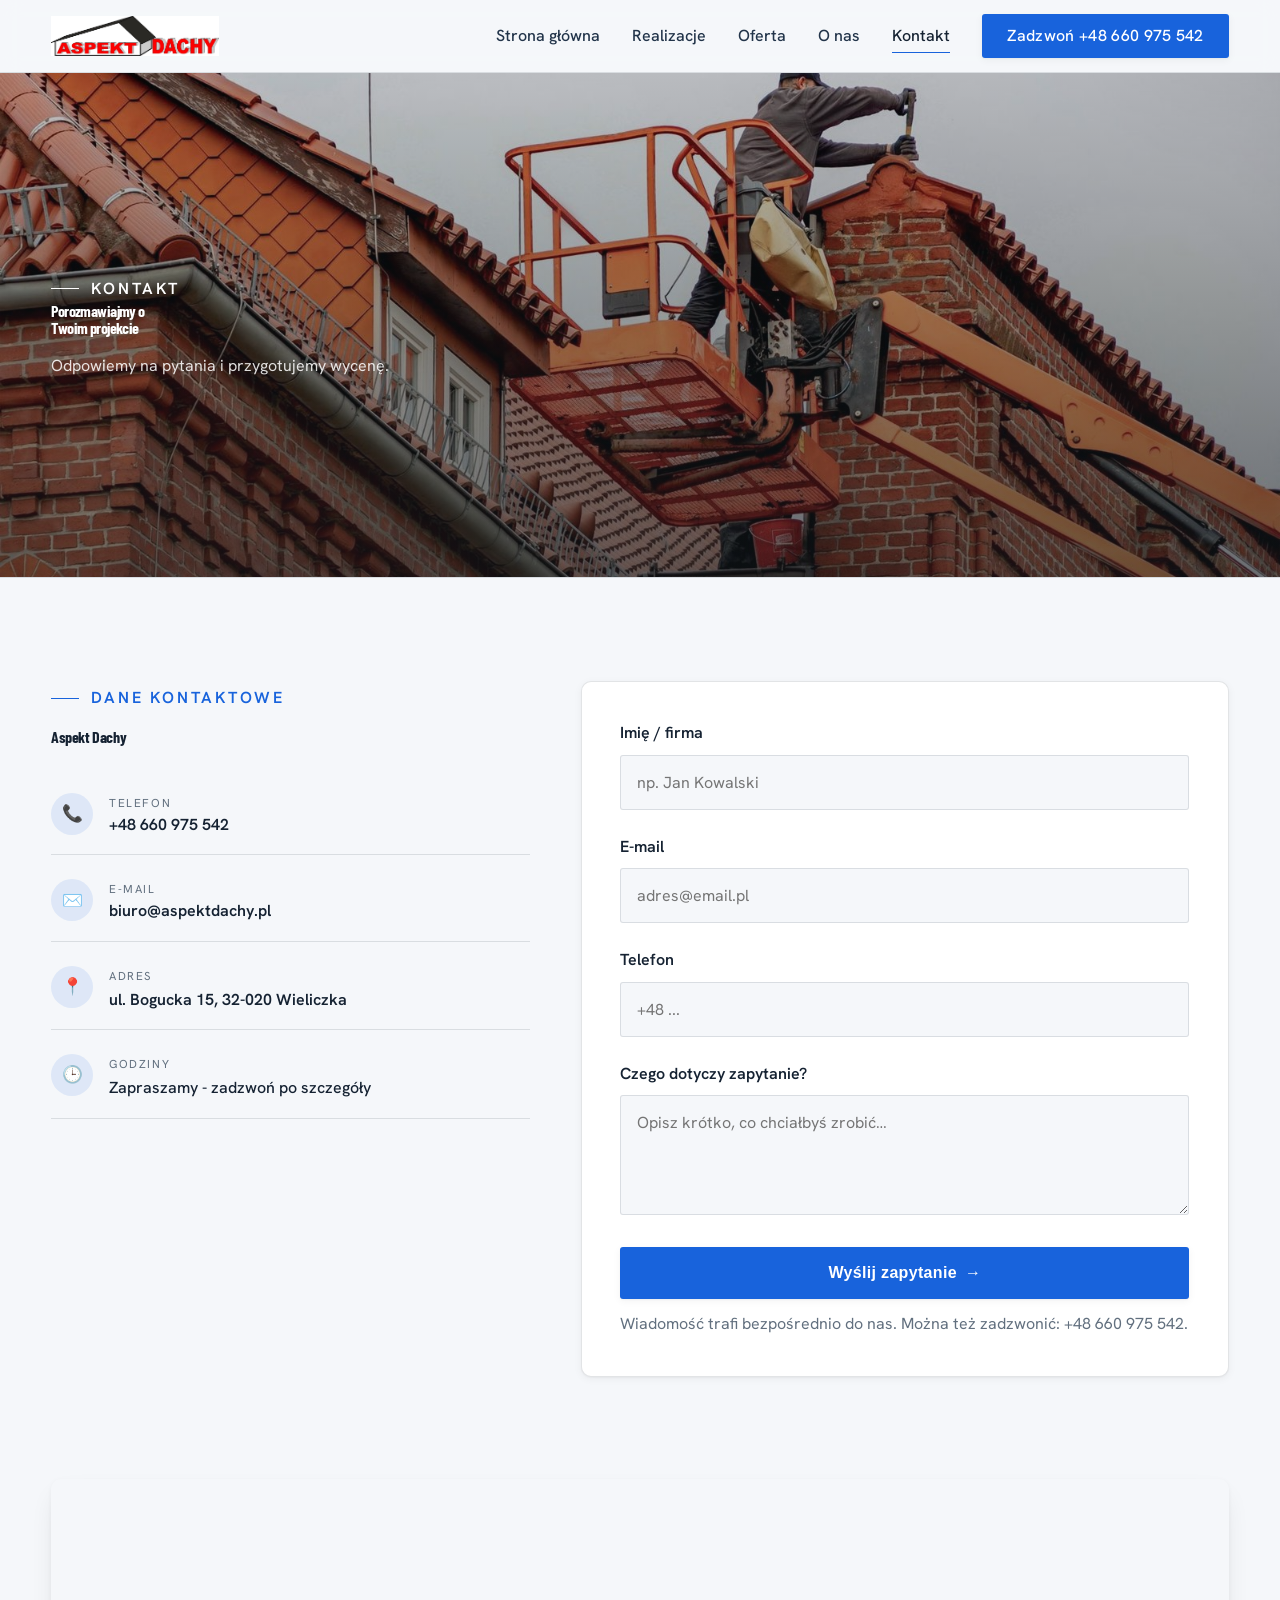
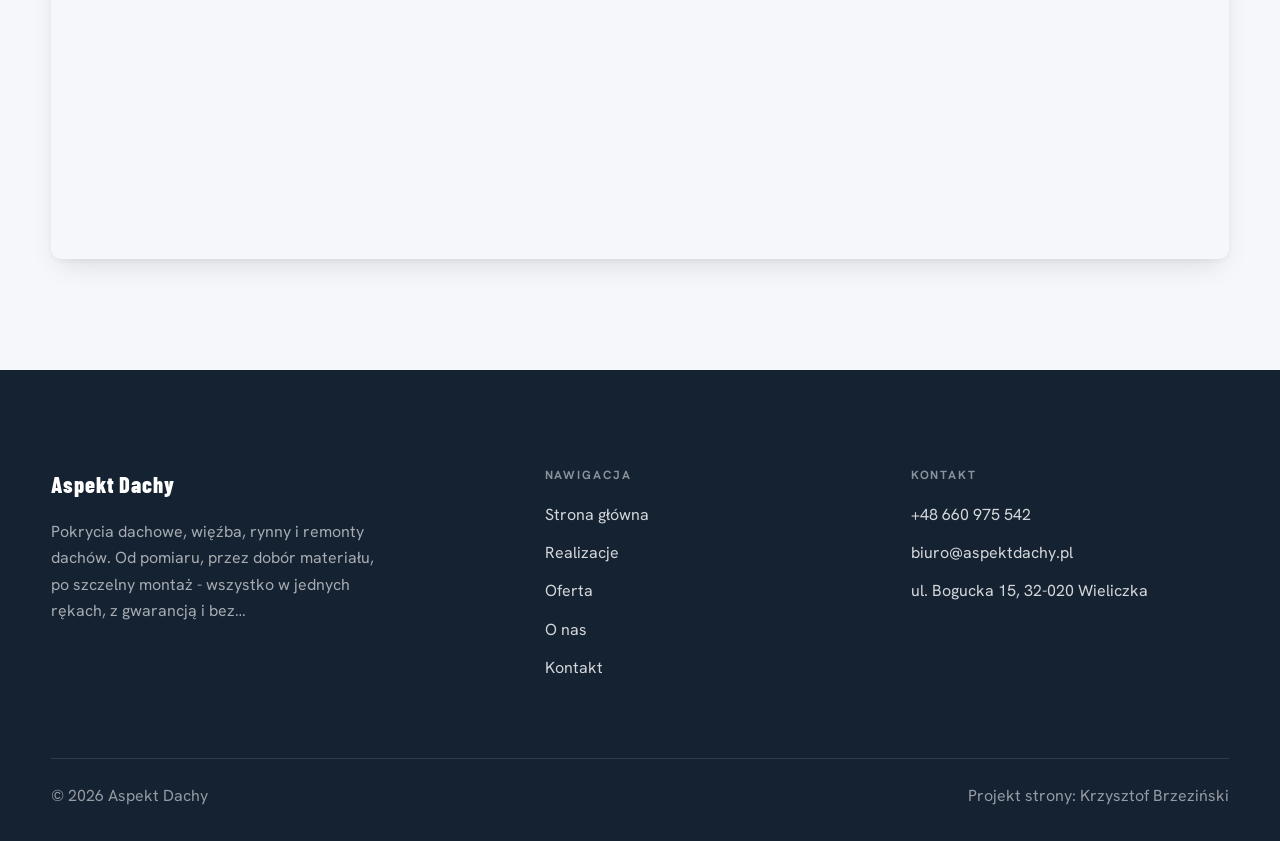
==== kontakt.html @ 0766b1b4 "Demo Aspekt Dachy - dekarstwo Wieliczka (ich logo+kolor niebieski, stock nie AI)" ====
<!DOCTYPE html>
<html lang="pl">
<head>
<meta charset="UTF-8">
<meta name="viewport" content="width=device-width, initial-scale=1.0">
<title>Kontakt - Aspekt Dachy</title>
<meta name="description" content="Kontakt Aspekt Dachy - ul. Bogucka 15, 32-020 Wieliczka">
<link rel="preconnect" href="https://fonts.googleapis.com">
<link rel="preconnect" href="https://fonts.gstatic.com" crossorigin>
<link href="https://fonts.googleapis.com/css2?family=Barlow+Condensed:wght@500;600;700&family=Hanken+Grotesk:wght@400;500;600&display=swap" rel="stylesheet">
<link rel="stylesheet" href="assets/styles.css">
</head>
<body>

<header class="nav">
  <div class="wrap nav-inner">
    <a class="brand brand-has-logo" href="index.html"><img class="brand-logo" src="img/logo.jpg" alt="Aspekt Dachy"></a>
    <nav class="nav-links">
      <a href="index.html">Strona główna</a>
      <a href="realizacje.html">Realizacje</a>
      <a href="oferta.html">Oferta</a>
      <a href="o-nas.html">O nas</a>
      <a href="kontakt.html" class="active">Kontakt</a>
      <a href="tel:+48660975542" class="btn btn-accent">Zadzwoń +48 660 975 542</a>
    </nav>
    <button class="nav-toggle" aria-label="Menu"><span></span><span></span><span></span></button>
  </div>
</header>

<section class="pagehead">
  <img src="img/about.jpg" alt="Aspekt Dachy - Porozmawiajmy o Twoim projekcie">
  <div class="wrap">
    <span class="eyebrow">Kontakt</span>
    <h1>Porozmawiajmy o Twoim projekcie</h1>
    <p>Odpowiemy na pytania i przygotujemy wycenę.</p>
  </div>
</section>
<section>
  <div class="wrap contact-grid">
    <div class="reveal">
      <span class="eyebrow">Dane kontaktowe</span>
      <h2 style="margin:var(--space-4) 0 var(--space-6)">Aspekt Dachy</h2>
      <div class="info-list">
        <div class="info-row"><div class="ic">📞</div><div><div class="lbl">Telefon</div><a class="val" href="tel:+48660975542">+48 660 975 542</a></div></div>
        <div class="info-row"><div class="ic">✉️</div><div><div class="lbl">E-mail</div><a class="val" href="mailto:biuro@aspektdachy.pl">biuro@aspektdachy.pl</a></div></div>
        <div class="info-row"><div class="ic">📍</div><div><div class="lbl">Adres</div><div class="val">ul. Bogucka 15, 32-020 Wieliczka</div></div></div>
        <div class="info-row"><div class="ic">🕒</div><div><div class="lbl">Godziny</div><div class="val" style="font-weight:500">Zapraszamy - zadzwoń po szczegóły</div></div></div>
      </div>
    </div>
    <div class="reveal">
      <form class="form" action="https://formsubmit.co/biuro@aspektdachy.pl" method="POST">
        <input type="hidden" name="_subject" value="Zapytanie ze strony Aspekt Dachy">
        <input type="hidden" name="_captcha" value="false">
        <input type="hidden" name="_template" value="table">
        <div class="fld"><label for="name">Imię / firma</label><input id="name" name="name" type="text" placeholder="np. Jan Kowalski" required></div>
        <div class="fld"><label for="email">E-mail</label><input id="email" name="email" type="email" placeholder="adres@email.pl" required></div>
        <div class="fld"><label for="phone">Telefon</label><input id="phone" name="phone" type="tel" placeholder="+48 ..."></div>
        <div class="fld"><label for="msg">Czego dotyczy zapytanie?</label><textarea id="msg" name="message" placeholder="Opisz krótko, co chciałbyś zrobić…" required></textarea></div>
        <button type="submit" class="btn btn-accent" style="width:100%;justify-content:center">Wyślij zapytanie <span class="arr">→</span></button>
        <p class="note">Wiadomość trafi bezpośrednio do nas. Można też zadzwonić: +48 660 975 542.</p>
      </form>
    </div>
  </div>
</section>
<section style="padding-top:0">
  <div class="wrap reveal">
    <iframe class="map" title="Aspekt Dachy - Wieliczka" src="https://maps.google.com/maps?q=Aspekt%20Dachy%20Wieliczka&z=15&output=embed" loading="lazy" referrerpolicy="no-referrer-when-downgrade"></iframe>
  </div>
</section>

<footer>
  <div class="wrap">
    <div class="foot-grid">
      <div class="foot-brand">
        <div class="name">Aspekt Dachy</div>
        <p>Pokrycia dachowe, więźba, rynny i remonty dachów. Od pomiaru, przez dobór materiału, po szczelny montaż - wszystko w jednych rękach, z gwarancją i bez…</p>
      </div>
      <div class="foot-col">
        <h4>Nawigacja</h4>
        <a href="index.html">Strona główna</a>
        <a href="realizacje.html">Realizacje</a>
        <a href="oferta.html">Oferta</a>
        <a href="o-nas.html">O nas</a>
        <a href="kontakt.html">Kontakt</a>
      </div>
      <div class="foot-col">
        <h4>Kontakt</h4>
        <a href="tel:+48660975542">+48 660 975 542</a>
        <a href="mailto:biuro@aspektdachy.pl">biuro@aspektdachy.pl</a>
        <p>ul. Bogucka 15, 32-020 Wieliczka</p>
      </div>
    </div>
    <div class="foot-bot">
      <span>© 2026 Aspekt Dachy</span>
      <span>Projekt strony: Krzysztof Brzeziński</span>
    </div>
  </div>
</footer>
<div class="sticky-call"><a class="sc-call" href="tel:+48660975542">📞 Zadzwoń</a><a class="sc-quote" href="kontakt.html">Bezpłatna wycena</a></div>

<script src="assets/main.js"></script>
</body>
</html>
---- assets/styles.css ----
/* ============================================================
   STOLBASZ — premium, architektoniczny B2B fit-out
   Jasna paleta, zero brązu. System wg premium-web-craft.
   Projekt strony: Krzysztof Brzeziński
   ============================================================ */

:root{
  /* PALETA — jasna, architektoniczna, chłodna */
  --paper:#F5F7FA;          /* główne tło */
  --paper-2:#E6ECF3;        /* sekcje alternatywne (chłodny jasny szary) */
  --paper-3:#E6ECF3;        /* delikatne wypełnienia */
  --ink:#152232;            /* tekst główny — chłodny grafit */
  --ink-soft:#22344A;       /* nagłówki drugorzędne */
  --muted:#62707F;          /* tekst poboczny */
  --line:rgba(21,34,50,.12);/* hairline */
  --accent:#1863DC;         /* stonowany petrol-slate — jedyny akcent */
  --accent-d:#066AAB;
  --accent-soft:rgba(24,99,220,.10);
  --dark:#152232;           /* sekcje ciemne (stopka/CTA) */

  /* ODSTĘPY — skala 4/8 */
  --space-1:4px; --space-2:8px; --space-3:12px; --space-4:16px; --space-5:24px;
  --space-6:32px; --space-7:48px; --space-8:64px; --space-9:96px; --space-10:128px;

  /* TYPOGRAFIA — fluid clamp() */
  --text-sm:clamp(.82rem,.8rem+.1vw,.9rem);
  --text-base:clamp(1rem,.97rem+.15vw,1.1rem);
  --text-lg:clamp(1.12rem,1.05rem+.3vw,1.3rem);
  --text-h3:clamp(1.2rem,1.1rem+.5vw,1.5rem);
  --text-h2:clamp(1.9rem,1.5rem+1.9vw,2.8rem);
  --text-h1:clamp(2.6rem,1.9rem+3.6vw,4.6rem);

  /* PROMIENIE — architektoniczne, raczej ostre */
  --r-sm:3px; --r-md:6px; --r-lg:10px;

  /* RUCH */
  --ease:cubic-bezier(.25,.46,.45,.94); --dur:.24s;

  /* CIENIE — miękkie, warstwowe */
  --sh-sm:0 1px 2px rgba(16,24,32,.04), 0 2px 8px rgba(16,24,32,.05);
  --sh-md:0 2px 6px rgba(16,24,32,.05), 0 12px 28px -8px rgba(16,24,32,.12);
  --sh-lg:0 6px 14px rgba(16,24,32,.07), 0 26px 56px -18px rgba(16,24,32,.22);

  --hairline:1px solid var(--line);

  --font-display:'Barlow Condensed','Hanken Grotesk',sans-serif;
  --font-body:'Hanken Grotesk',sans-serif;
}

*{box-sizing:border-box;margin:0;padding:0}
html{scroll-behavior:smooth}
body{
  font-family:var(--font-body);
  font-size:var(--text-base);
  line-height:1.65;
  color:var(--ink);
  background:var(--paper);
  -webkit-font-smoothing:antialiased;
  text-rendering:optimizeLegibility;
}
img{max-width:100%;display:block}
a{color:inherit;text-decoration:none}

.wrap{width:min(92%,1180px);margin-inline:auto}
section{padding-block:clamp(52px,6.5vw,96px)}

h1,h2,h3{font-family:var(--font-display);font-weight:700;line-height:1.08;letter-spacing:-.02em;color:var(--ink)}
h1{font-size:var(--text-h1);letter-spacing:-.035em}
h2{font-size:var(--text-h2);letter-spacing:-.025em}
h3{font-size:var(--text-h3)}
p{max-width:65ch}

.eyebrow{
  font-family:var(--font-body);
  font-size:var(--text-sm);
  font-weight:600;
  letter-spacing:.18em;
  text-transform:uppercase;
  color:var(--accent);
  display:inline-flex;align-items:center;gap:var(--space-3);
}
.eyebrow::before{content:"";width:28px;height:1px;background:var(--accent);display:inline-block}

.muted{color:var(--muted)}
.lead{font-size:var(--text-lg);line-height:1.55;color:var(--ink-soft);max-width:50ch}

/* ---------- BUTTONS ---------- */
.btn{
  display:inline-flex;align-items:center;gap:var(--space-2);
  font-weight:600;font-size:var(--text-sm);letter-spacing:.02em;
  padding:var(--space-4) var(--space-6);
  border-radius:var(--r-sm);
  transition:transform var(--dur) var(--ease),box-shadow var(--dur) var(--ease),background var(--dur) var(--ease);
  cursor:pointer;border:1px solid transparent;
}
.btn-accent{background:var(--accent);color:#fff;box-shadow:var(--sh-sm)}
.btn-accent:hover{background:var(--accent-d);transform:translateY(-2px);box-shadow:var(--sh-md)}
.btn-accent:active{transform:translateY(0);box-shadow:var(--sh-sm)}
.btn-ghost{background:transparent;color:var(--ink);border-color:var(--line)}
.btn-ghost:hover{border-color:var(--accent);color:var(--accent);transform:translateY(-2px)}
.btn-light{background:#fff;color:var(--ink);box-shadow:var(--sh-sm)}
.btn-light:hover{transform:translateY(-2px);box-shadow:var(--sh-md)}
.btn .arr{transition:transform var(--dur) var(--ease)}
.btn:hover .arr{transform:translateX(4px)}

/* ---------- NAV ---------- */
.nav{
  position:sticky;top:0;z-index:50;
  background:color-mix(in srgb,var(--paper) 88%,transparent);
  backdrop-filter:saturate(140%) blur(10px);
  border-bottom:var(--hairline);
}
.nav-inner{display:flex;align-items:center;justify-content:space-between;height:72px}
.brand{display:flex;flex-direction:column;line-height:1}
.brand .name{font-family:var(--font-display);font-weight:800;font-size:1.35rem;letter-spacing:.04em}
.brand .sub{font-size:.62rem;letter-spacing:.34em;text-transform:uppercase;color:var(--muted);margin-top:5px}
.nav-links{display:flex;align-items:center;gap:var(--space-6)}
.nav-links a{font-size:var(--text-sm);font-weight:500;color:var(--ink-soft);position:relative;padding-block:4px;transition:color var(--dur) var(--ease)}
.nav-links a::after{content:"";position:absolute;left:0;bottom:0;width:0;height:1.5px;background:var(--accent);transition:width var(--dur) var(--ease)}
.nav-links a:hover,.nav-links a.active{color:var(--ink)}
.nav-links a:hover::after,.nav-links a.active::after{width:100%}
.nav-links .btn{padding:var(--space-2) var(--space-5)}
/* przyciski w nav: właściwy kolor (przebij .nav-links a) + bez podkreślenia */
.nav-links a.btn-accent{color:#fff}
.nav-links a.btn-ghost,.nav-links a.btn-light{color:var(--ink)}
.nav-links a.btn::after{display:none}
.nav-toggle{display:none;background:none;border:none;cursor:pointer;flex-direction:column;gap:5px;padding:8px}
.nav-toggle span{width:24px;height:2px;background:var(--ink);transition:var(--dur)}

/* ---------- HERO (split) ---------- */
.hero{position:relative;overflow:hidden;border-bottom:var(--hairline)}
.hero-grid{display:grid;grid-template-columns:1.05fr .95fr;gap:clamp(24px,4vw,60px);align-items:center;
  padding-block:clamp(36px,4.5vw,64px)}
.hero-copy .eyebrow{margin-bottom:var(--space-5)}
.hero-copy h1{margin-bottom:var(--space-5)}
.hero-copy .lead{margin-bottom:var(--space-7)}
.hero-actions{display:flex;flex-wrap:wrap;gap:var(--space-4)}
.hero-art{position:relative;aspect-ratio:4/3;border-radius:var(--r-lg);overflow:hidden;box-shadow:var(--sh-lg)}
.hero-art img{width:100%;height:100%;object-fit:cover}
.hero-art::after{content:"";position:absolute;inset:0;background:linear-gradient(180deg,transparent 55%,rgba(18,24,28,.28))}
.hero-badge{position:absolute;left:var(--space-5);bottom:var(--space-5);z-index:2;
  background:rgba(252,252,251,.94);backdrop-filter:blur(4px);
  border-radius:var(--r-md);padding:var(--space-4) var(--space-5);box-shadow:var(--sh-md);max-width:78%}
.hero-badge strong{display:block;font-family:var(--font-display);font-size:1rem;letter-spacing:-.01em}
.hero-badge span{font-size:var(--text-sm);color:var(--muted)}

/* ---------- HERO duży / kinowy (strona główna) ---------- */
.hero-cine{position:relative;min-height:clamp(560px,82vh,840px);min-height:clamp(560px,82svh,840px);display:flex;align-items:center;overflow:hidden;border-bottom:var(--hairline)}
.hero-cine>img{position:absolute;inset:0;width:100%;height:100%;object-fit:cover;z-index:0}
.hero-cine::after{content:"";position:absolute;inset:0;z-index:1;
  background:linear-gradient(95deg,rgba(13,18,23,.86) 0%,rgba(13,18,23,.64) 32%,rgba(13,18,23,.24) 62%,rgba(13,18,23,.04) 100%)}
.hero-cine .wrap{position:relative;z-index:2;padding-block:var(--space-8)}
.hero-cine .hero-copy{max-width:660px}
.hero-cine .eyebrow{color:#fff;margin-bottom:var(--space-5)}
.hero-cine .eyebrow::before{background:#fff}
.hero-cine h1{color:#fff;margin-bottom:var(--space-5);font-size:clamp(2.9rem,2rem+4.4vw,5.2rem)}
.hero-cine .lead{color:rgba(255,255,255,.92);max-width:48ch;margin-bottom:var(--space-7)}
.hero-cine .hero-actions{display:flex;flex-wrap:wrap;gap:var(--space-4)}
@media(max-width:680px){
  .hero-cine{min-height:clamp(520px,76vh,640px);min-height:clamp(520px,76svh,640px);align-items:flex-end}
  .hero-cine::after{background:linear-gradient(0deg,rgba(13,18,23,.9) 6%,rgba(13,18,23,.45) 55%,rgba(13,18,23,.25) 100%)}
  .hero-cine .wrap{padding-bottom:var(--space-9)}
}

/* full-bleed hero variant (podstrony) */
.pagehead{position:relative;min-height:46vh;min-height:46svh;display:flex;align-items:flex-end;overflow:hidden;border-bottom:var(--hairline)}
.pagehead img{position:absolute;inset:0;width:100%;height:100%;object-fit:cover}
.pagehead::after{content:"";position:absolute;inset:0;background:linear-gradient(180deg,rgba(18,24,28,.25),rgba(18,24,28,.62))}
.pagehead .wrap{position:relative;z-index:2;padding-block:var(--space-9);color:#fff}
.pagehead h1{color:#fff;max-width:18ch}
.pagehead .eyebrow{color:#fff}
.pagehead .eyebrow::before{background:#fff}
.pagehead p{color:rgba(255,255,255,.86);margin-top:var(--space-4);max-width:54ch}

/* ---------- STRIP (pasek skrótów / liczby) ---------- */
.strip{background:var(--dark);color:#fff}
.strip .wrap{display:grid;grid-template-columns:repeat(4,1fr);gap:var(--space-6);padding-block:var(--space-8)}
.strip .item .k{font-family:var(--font-display);font-size:clamp(1.6rem,1.2rem+1.4vw,2.4rem);font-weight:800;letter-spacing:-.02em;color:#fff}
.strip .item .v{font-size:var(--text-sm);color:rgba(255,255,255,.66);margin-top:var(--space-2);line-height:1.45}
.strip .item{border-left:2px solid var(--accent);padding-left:var(--space-5)}

/* ---------- SECTION HEAD ---------- */
.head{max-width:48rem;margin-bottom:var(--space-8)}
.head.center{margin-inline:auto;text-align:center}
.head .eyebrow{margin-bottom:var(--space-4)}
.head h2{margin-bottom:var(--space-4)}
.head p{color:var(--muted);font-size:var(--text-lg);line-height:1.55}
.head.center p{margin-inline:auto}

/* ---------- INTRO SPLIT ---------- */
.split{display:grid;grid-template-columns:.92fr 1.08fr;gap:clamp(28px,5vw,80px);align-items:center}
.split.rev{grid-template-columns:1.08fr .92fr}
.split.rev .split-art{order:-1}
.split-art{position:relative;aspect-ratio:5/4;border-radius:var(--r-lg);overflow:hidden;box-shadow:var(--sh-lg)}
.split-art img{width:100%;height:100%;object-fit:cover}
.split-copy h2{margin-bottom:var(--space-5)}
.split-copy p+p{margin-top:var(--space-4)}
.split-copy .btn{margin-top:var(--space-6)}

/* ---------- SERVICES (zakres) ---------- */
.svc-grid{display:grid;grid-template-columns:repeat(auto-fit,minmax(280px,1fr));gap:var(--space-5)}
.svc{background:#fff;border:var(--hairline);border-radius:var(--r-md);padding:var(--space-7) var(--space-6);
  transition:transform var(--dur) var(--ease),box-shadow var(--dur) var(--ease),border-color var(--dur) var(--ease);
  position:relative;overflow:hidden}
.svc::before{content:"";position:absolute;left:0;top:0;width:3px;height:0;background:var(--accent);transition:height var(--dur) var(--ease)}
.svc:hover{transform:translateY(-4px);box-shadow:var(--sh-md);border-color:transparent}
.svc:hover::before{height:100%}
.svc .ic{font-family:var(--font-display);font-size:.8rem;font-weight:700;letter-spacing:.12em;color:var(--accent);margin-bottom:var(--space-4)}
.svc h3{margin-bottom:var(--space-3);font-size:1.22rem}
.svc p{color:var(--muted);font-size:var(--text-base);line-height:1.6}

/* big detailed service rows */
.svc-row{display:grid;grid-template-columns:.8fr 1.2fr;gap:clamp(20px,4vw,60px);align-items:center;padding-block:var(--space-8)}
.svc-row+.svc-row{border-top:var(--hairline)}
.svc-row.rev{grid-template-columns:1.2fr .8fr}
.svc-row.rev .svc-row-art{order:-1}
.svc-row-art{aspect-ratio:4/3;border-radius:var(--r-md);overflow:hidden;box-shadow:var(--sh-md)}
.svc-row-art img{width:100%;height:100%;object-fit:cover}
.svc-row h3{font-size:1.5rem;margin-bottom:var(--space-4)}
.svc-row .num{font-family:var(--font-display);font-size:.85rem;font-weight:700;letter-spacing:.14em;color:var(--accent);display:block;margin-bottom:var(--space-3)}
.svc-row ul{list-style:none;margin-top:var(--space-4);display:flex;flex-direction:column;gap:var(--space-2)}
.svc-row li{position:relative;padding-left:var(--space-5);color:var(--muted);font-size:var(--text-base)}
.svc-row li::before{content:"";position:absolute;left:0;top:.62em;width:8px;height:1px;background:var(--accent)}

/* ---------- GALLERY (realizacje) ---------- */
.gallery{display:grid;grid-template-columns:repeat(12,1fr);gap:var(--space-4);grid-auto-rows:200px}
.tile{position:relative;overflow:hidden;border-radius:var(--r-md);box-shadow:var(--sh-sm);
  transition:transform var(--dur) var(--ease),box-shadow var(--dur) var(--ease)}
.tile img{width:100%;height:100%;object-fit:cover;transition:transform .6s var(--ease)}
.tile:hover{box-shadow:var(--sh-md)}
.tile:hover img{transform:scale(1.05)}
.tile .cap{position:absolute;left:0;right:0;bottom:0;padding:var(--space-5) var(--space-4) var(--space-4);
  background:linear-gradient(transparent,rgba(18,24,28,.78));color:#fff;
  font-size:var(--text-sm);font-weight:600;letter-spacing:.01em;
  opacity:0;transform:translateY(8px);transition:var(--dur) var(--ease)}
.tile:hover .cap{opacity:1;transform:translateY(0)}
.tile .cap small{display:block;font-weight:400;opacity:.78;letter-spacing:.04em;text-transform:uppercase;font-size:.66rem;margin-top:3px}
/* bento spans */
.t-wide{grid-column:span 6}
.t-tall{grid-column:span 6;grid-row:span 2}
.t-std{grid-column:span 6}
.t-third{grid-column:span 4}
.t-two3{grid-column:span 8}

/* ---------- TRUST / WIARYGODNOŚĆ ---------- */
.trust{background:var(--paper-2)}
.trust-grid{display:grid;grid-template-columns:repeat(auto-fit,minmax(240px,1fr));gap:var(--space-5);margin-top:var(--space-7)}
.trust-card{background:#fff;border-radius:var(--r-md);padding:var(--space-7) var(--space-6);box-shadow:var(--sh-sm);border-top:3px solid var(--accent)}
.trust-card .big{font-family:var(--font-display);font-size:clamp(1.8rem,1.3rem+1.6vw,2.6rem);font-weight:800;letter-spacing:-.02em;color:var(--ink);line-height:1}
.trust-card h3{font-size:1.12rem;margin:var(--space-3) 0 var(--space-2)}
.trust-card p{color:var(--muted);font-size:var(--text-base);line-height:1.55}

/* ---------- CTA band ---------- */
.cta{background:var(--dark);color:#fff;position:relative;overflow:hidden}
.cta .wrap{display:grid;grid-template-columns:1.4fr .6fr;gap:var(--space-7);align-items:center;position:relative;z-index:2}
.cta h2{color:#fff;max-width:20ch}
.cta p{color:rgba(255,255,255,.74);margin-top:var(--space-4)}
.cta-actions{display:flex;flex-direction:column;gap:var(--space-3);align-items:flex-start}
.cta::before{content:"";position:absolute;right:-80px;top:-80px;width:360px;height:360px;border-radius:50%;
  background:radial-gradient(circle,var(--accent-soft),transparent 70%)}

/* ---------- CONTACT ---------- */
.contact-grid{display:grid;grid-template-columns:.85fr 1.15fr;gap:clamp(28px,4vw,56px);align-items:start}
.info-list{display:flex;flex-direction:column;gap:var(--space-2)}
.info-row{display:flex;gap:var(--space-4);align-items:flex-start;padding-block:var(--space-4);border-bottom:var(--hairline)}
.info-row .ic{flex:none;width:42px;height:42px;display:grid;place-items:center;border-radius:50%;
  background:var(--accent-soft);color:var(--accent);font-size:1.05rem}
.info-row .lbl{font-size:.72rem;letter-spacing:.14em;text-transform:uppercase;color:var(--muted)}
.info-row .val{font-weight:600;font-size:var(--text-base);margin-top:2px}
.info-row a.val:hover{color:var(--accent)}
.map{border:none;border-radius:var(--r-lg);box-shadow:var(--sh-md);width:100%;height:100%;min-height:380px;filter:grayscale(.2) contrast(1.02)}
.form{background:#fff;border:var(--hairline);border-radius:var(--r-lg);padding:clamp(24px,3vw,40px);box-shadow:var(--sh-sm)}
.form .fld{margin-bottom:var(--space-5)}
.form label{display:block;font-size:var(--text-sm);font-weight:600;margin-bottom:var(--space-2)}
.form input,.form textarea{width:100%;font-family:inherit;font-size:var(--text-base);color:var(--ink);
  padding:var(--space-4);border:var(--hairline);border-radius:var(--r-sm);background:var(--paper);transition:border-color var(--dur)}
.form input:focus,.form textarea:focus{outline:none;border-color:var(--accent);background:#fff}
.form textarea{resize:vertical;min-height:120px}
.form .note{font-size:var(--text-sm);color:var(--muted);margin-top:var(--space-3)}

/* ---------- FOOTER ---------- */
footer{background:var(--dark);color:#fff;padding-block:var(--space-9) var(--space-6)}
.foot-grid{display:grid;grid-template-columns:1.4fr 1fr 1fr;gap:var(--space-7);margin-bottom:var(--space-8)}
.foot-brand .name{font-family:var(--font-display);font-weight:800;font-size:1.4rem;letter-spacing:.04em}
.foot-brand p{color:rgba(255,255,255,.62);margin-top:var(--space-4);font-size:var(--text-base);max-width:38ch}
.foot-col h4{font-size:.74rem;letter-spacing:.16em;text-transform:uppercase;color:rgba(255,255,255,.5);margin-bottom:var(--space-4)}
.foot-col a,.foot-col p{display:block;color:rgba(255,255,255,.82);font-size:var(--text-base);margin-bottom:var(--space-3)}
.foot-col a:hover{color:#fff}
.foot-bot{border-top:1px solid rgba(255,255,255,.12);padding-top:var(--space-5);display:flex;justify-content:space-between;flex-wrap:wrap;gap:var(--space-3);
  font-size:var(--text-sm);color:rgba(255,255,255,.55)}
.foot-bot a:hover{color:#fff}

/* ---------- REVEAL ---------- */
.reveal{opacity:0;transform:translateY(22px);transition:opacity .6s var(--ease),transform .6s var(--ease)}
.reveal.in{opacity:1;transform:none}

/* ---------- RESPONSIVE ---------- */
@media(max-width:920px){
  .hero-grid,.split,.split.rev,.svc-row,.svc-row.rev,.cta .wrap,.contact-grid,.foot-grid{grid-template-columns:1fr}
  .split.rev .split-art,.svc-row.rev .svc-row-art{order:0}
  .hero-art{aspect-ratio:16/10;max-height:420px}
  .strip .wrap{grid-template-columns:repeat(2,1fr);gap:var(--space-7)}
  .gallery{grid-auto-rows:180px}
  .t-wide,.t-tall,.t-std,.t-third,.t-two3{grid-column:span 6}
  .t-tall{grid-row:span 1}
  .cta-actions{flex-direction:row;flex-wrap:wrap}
  .foot-grid{gap:var(--space-6)}
}
@media(max-width:680px){
  .nav-links{position:fixed;inset:72px 0 auto 0;background:var(--paper);flex-direction:column;align-items:stretch;
    gap:0;padding:var(--space-4) 6%;border-bottom:var(--hairline);box-shadow:var(--sh-md);
    transform:translateY(-120%);transition:transform var(--dur) var(--ease)}
  .nav-links.open{transform:translateY(0)}
  .nav-links a{padding-block:var(--space-4);border-bottom:var(--hairline)}
  .nav-links .btn{margin-top:var(--space-3);justify-content:center}
  .nav-toggle{display:flex}
  .strip .wrap{grid-template-columns:1fr}
  .gallery{grid-template-columns:repeat(6,1fr)}
  .foot-grid{grid-template-columns:1fr}
}
@media(prefers-reduced-motion:reduce){
  *{animation-duration:.01ms!important;transition:none!important}
  .reveal{opacity:1!important;transform:none!important}
  html{scroll-behavior:auto}
}

/* ============================================================
   PREMIUM LAYER — destylat deep-researchu branż (anty-AI, spokój).
   Zmienne STOLBASZ (--accent/--ink/--paper/--line/--dark). Ruch ledwo
   zauważalny, krzywa cubic-bezier(.16,.84,.44,1); prefers-reduced-motion
   pokryte blanketem wyżej. Karty hairline zamiast cieni = #1 sygnał „nie-AI".
   ============================================================ */

/* więcej oddechu między sekcjami (liderzy: 110-130px) */
section{padding-block:clamp(64px,8vw,128px)}

/* 1) Aksamitny reveal — dłuższa, miękka krzywa zamiast „skoku" */
.reveal{transition:opacity .9s cubic-bezier(.16,.84,.44,1),transform .9s cubic-bezier(.16,.84,.44,1);will-change:opacity,transform}
/* stagger TYLKO w galerii (tam pozycja = porządek dzieci) */
.gallery .reveal:nth-child(2){transition-delay:.07s}
.gallery .reveal:nth-child(3){transition-delay:.14s}
.gallery .reveal:nth-child(4){transition-delay:.21s}
.gallery .reveal:nth-child(5){transition-delay:.28s}
.gallery .reveal:nth-child(6){transition-delay:.35s}

/* 2) Hero STATYCZNY na .hero-cine — Ken Burns CAŁKIEM WYŁĄCZONY 26.06 (3. zgłoszenie Szymona).
   GENEZA: animowanie scale na <img> hero z teksturami (cegły/framugi) re-samplinguje obraz
   klatka po klatce → na części ekranów drobne drganie/shimmer = „heroshot się trzęsie".
   translateY usunięto wcześniej, scale-only + will-change/GPU NIE wystarczyły do GWARANCJI gładkości.
   Krzysztof zażądał pewności („make sure, że błąd się nie pojawi") > efekt. Zero animacji = 0% drgania.
   Delikatny zoom zostaje TYLKO w pełnoekranowych hero gastro/studio (hg-bg/hs-bg — tło, inny
   mechanizm, chwalone, nigdy nie zgłaszane). NIE wracać do KB na .hero-cine bez realnego testu
   na sprzęcie klienta — to ryzyko regresji „trzęsienia”. */
/* BEZPIECZNY "wow" na hero = jednorazowy FADE-IN (opacity), nie zoom.
   opacity nie dotyka bitmapy → gładkie na KAŻDYM zdjęciu/ekranie/GPU, zero ryzyka migotania.
   Geometryczny ruch (scale/translate) na .hero-cine jest ZAKAZANY (bramka pilnuje). */
@keyframes heroFade{from{opacity:0}to{opacity:1}}
.hero-cine>img{transform:none;animation:heroFade 1.1s ease-out both}

/* 3) Akcentowy hairline pod nagłówkiem sekcji, który „rysuje się" przy wejściu */
.head h2{position:relative;padding-bottom:18px}
.head h2::after{content:"";position:absolute;left:0;bottom:0;height:1px;width:0;background:var(--accent);transition:width 1s cubic-bezier(.16,.84,.44,1) .15s}
.head.center h2::after{left:50%;transform:translateX(-50%)}
.head.reveal.in h2::after,.head.center.reveal.in h2::after{width:54px}

/* 4) Karty HAIRLINE zamiast cieni/zaokrągleń (najmocniejszy anty-AI detal) */
.svc{background:transparent;border:1px solid var(--line);border-radius:var(--r-sm);box-shadow:none}
.svc:hover{box-shadow:none;border-color:var(--accent);transform:translateY(-3px)}
.trust-card{background:transparent;box-shadow:none;border:1px solid var(--line);border-top:2px solid var(--accent);border-radius:var(--r-sm)}
.tile{box-shadow:none;border-radius:var(--r-sm)}
.tile:hover{box-shadow:none}

/* 5) Sticky-nav kondensuje się po przewinięciu (sygnał dopracowania) */
.nav{transition:box-shadow .4s ease,background .4s ease}
.nav.is-stuck{box-shadow:0 1px 0 var(--line),0 14px 30px -24px rgba(0,0,0,.45)}
.nav-inner{transition:height .35s var(--ease)}
.nav.is-stuck .nav-inner{height:60px}

/* 6) MANIFESTO — pełnoekranowy cytat-bohater (zastępuje generyczne „Dlaczego my") */
.manifesto{background:var(--paper-2);text-align:center}
.manifesto .wrap{max-width:60rem}
.manifesto p{font-family:var(--font-display);font-style:italic;font-size:clamp(1.6rem,1rem+2.4vw,2.8rem);line-height:1.32;color:var(--ink-soft);margin-inline:auto;max-width:26ch;position:relative;padding-top:var(--space-8)}
.manifesto p::before{content:"";position:absolute;top:0;left:50%;transform:translateX(-50%);width:54px;height:1px;background:var(--accent)}
.manifesto p span{color:var(--accent);font-style:italic}

/* 7) GATEWAYS — 3 duże bramy-zdjęcia (zamiast paska menu usług) */
.gateways{display:grid;grid-template-columns:repeat(3,1fr);gap:var(--space-4)}
.gateway{position:relative;aspect-ratio:3/4;overflow:hidden;border-radius:var(--r-sm);display:block}
.gateway img{width:100%;height:100%;object-fit:cover;transition:transform .8s var(--ease),filter .5s var(--ease)}
.gateway::after{content:"";position:absolute;inset:0;background:linear-gradient(180deg,transparent 38%,rgba(18,24,28,.74))}
.gateway:hover img{transform:scale(1.05);filter:brightness(1.05)}
.gateway .g-ttl{position:absolute;left:0;right:0;bottom:0;z-index:2;padding:var(--space-6) var(--space-5);color:#fff;font-family:var(--font-display);font-size:1.45rem;letter-spacing:-.01em;line-height:1.15}
.gateway .g-ttl small{display:block;font-family:var(--font-body);font-size:var(--text-sm);font-weight:400;opacity:.82;letter-spacing:.03em;margin-top:5px}
@media(max-width:760px){.gateways{grid-template-columns:1fr}.gateway{aspect-ratio:16/10}}

/* 8) LOGO klienta w nagłówku (gdy podane --logo) */
.brand-logo{height:40px;width:auto;max-width:220px;object-fit:contain;display:block}
.nav.is-stuck .brand-logo{height:34px}
@media(max-width:680px){.brand-logo{height:32px}}

/* === rodzina: fachowcy === */
/* ============================================================
   RODZINA: FACHOWCY (hydraulik/elektryk/remont/brukarstwo/ogrodzenia)
   Doklejane NA WIERZCH base.css. Dziedziczy paletę/fonty skórki (trade/elektryk).
   Filozofia: telefon-bohater + zaufanie + „bezpłatna wycena". Spokój, nie krzyk.
   (count-up i podwójny iframe mapy świadomie pominięte - krytyka blueprintu.)
   ============================================================ */

/* --- PROCES - oś „jak pracujemy" (podpis rodziny, czego nie ma w meblach) --- */
.proces{background:var(--paper-2)}
.proces-line{list-style:none;display:grid;grid-template-columns:repeat(4,1fr);gap:var(--space-5);position:relative;margin:0;padding:0}
.proces-line li{position:relative;padding-top:var(--space-7)}
.proces-line li::before{content:"";position:absolute;top:14px;left:0;right:0;height:1px;background:var(--line)}
.proces-line li:last-child::before{right:50%}
.proces-line li:first-child::before{left:50%}
.proces-line li::after{content:"";position:absolute;top:9px;left:calc(50% - 6px);width:11px;height:11px;border-radius:50%;background:var(--accent);box-shadow:0 0 0 4px var(--paper-2)}
.proces-line .pno{font-family:var(--font-display);font-weight:800;font-size:1.5rem;color:var(--accent);letter-spacing:-.02em;display:block;margin-bottom:var(--space-3);text-align:center}
.proces-line h3{font-size:1.1rem;margin-bottom:var(--space-2);text-align:center}
.proces-line p{color:var(--muted);font-size:var(--text-sm);line-height:1.5;text-align:center;max-width:26ch;margin-inline:auto}
@media(max-width:820px){
  .proces-line{grid-template-columns:1fr;gap:0}
  .proces-line li{padding:var(--space-5) 0 var(--space-5) var(--space-7)}
  .proces-line li::before{left:5px;right:auto;top:0;bottom:0;width:1px;height:auto}
  .proces-line li:first-child::before,.proces-line li:last-child::before{left:5px;right:auto}
  .proces-line li::after{top:var(--space-6);left:0}
  .proces-line .pno,.proces-line h3,.proces-line p{text-align:left;margin-inline:0}
}

/* --- OBSZAR DZIAŁANIA - lokalność (chipy z REALNEGO miasta, bez drugiego iframe) --- */
.obszar .head{text-align:center;margin-inline:auto}
.obszar .head .eyebrow{justify-content:center}
.obszar-list{list-style:none;display:flex;flex-wrap:wrap;justify-content:center;gap:var(--space-3);margin:0;padding:0;max-width:60rem;margin-inline:auto}
.obszar-list li{border:1px solid var(--line);border-radius:999px;padding:var(--space-2) var(--space-5);
  font-size:var(--text-sm);font-weight:600;color:var(--ink-soft);transition:border-color .24s var(--ease),color .24s var(--ease)}
.obszar-list li:hover{border-color:var(--accent);color:var(--accent)}
.obszar-list li.is-home{background:var(--accent);border-color:var(--accent);color:#fff}

/* --- STICKY-CALL - dolny pasek mobile (najważniejszy konwerter tej rodziny) --- */
.sticky-call{display:none}
@media(max-width:820px){
  .sticky-call{display:grid;grid-template-columns:1fr 1fr;gap:1px;position:fixed;left:0;right:0;bottom:0;z-index:90;
    background:var(--line);box-shadow:0 -6px 20px -10px rgba(0,0,0,.4)}
  .sticky-call a{padding:15px 8px;text-align:center;font-weight:700;font-size:.95rem;letter-spacing:.01em}
  .sc-call{background:var(--accent);color:#fff}
  .sc-quote{background:var(--paper);color:var(--ink)}
  body{padding-bottom:56px}
}

/* --- Telefon w nagłówku trochę mocniejszy (CTA „Zadzwoń”) --- */
.nav-links a.btn-accent .nav-tel{font-variant-numeric:tabular-nums}

/* --- Blok „Awaria? Dzwoń” (opcjonalny, hydraulik/elektryk) --- */
.awaria{background:var(--dark);color:#fff}
.awaria .wrap{display:flex;flex-wrap:wrap;align-items:center;justify-content:space-between;gap:var(--space-5);padding-block:var(--space-7)}
.awaria h3{color:#fff;font-size:clamp(1.3rem,1rem+1.2vw,1.8rem)}
.awaria p{color:rgba(255,255,255,.72);margin-top:var(--space-2)}
.awaria .btn-accent{white-space:nowrap}

/* === CERTYFIKATY / CZYM PRACUJEMY (gated: renderuje sie tylko gdy brief poda certy/marki/gwarancja) - mocny lever dla dekarzy === */
.auto-marki .marki-list{display:flex;flex-wrap:wrap;justify-content:center;gap:clamp(.8rem,2.5vw,1.6rem);list-style:none;margin:var(--space-7) 0 0;padding:0}
.auto-marki .marki-list li{font-family:var(--font-display);text-transform:uppercase;letter-spacing:.12em;font-weight:600;
  font-size:clamp(.82rem,1.5vw,1rem);color:var(--ink-soft);padding:.5rem 1rem;border:1px solid var(--line);border-radius:var(--r-sm)}
.marki-gwar{text-align:center;color:var(--muted);font-size:var(--text-sm);margin-top:var(--space-6)}
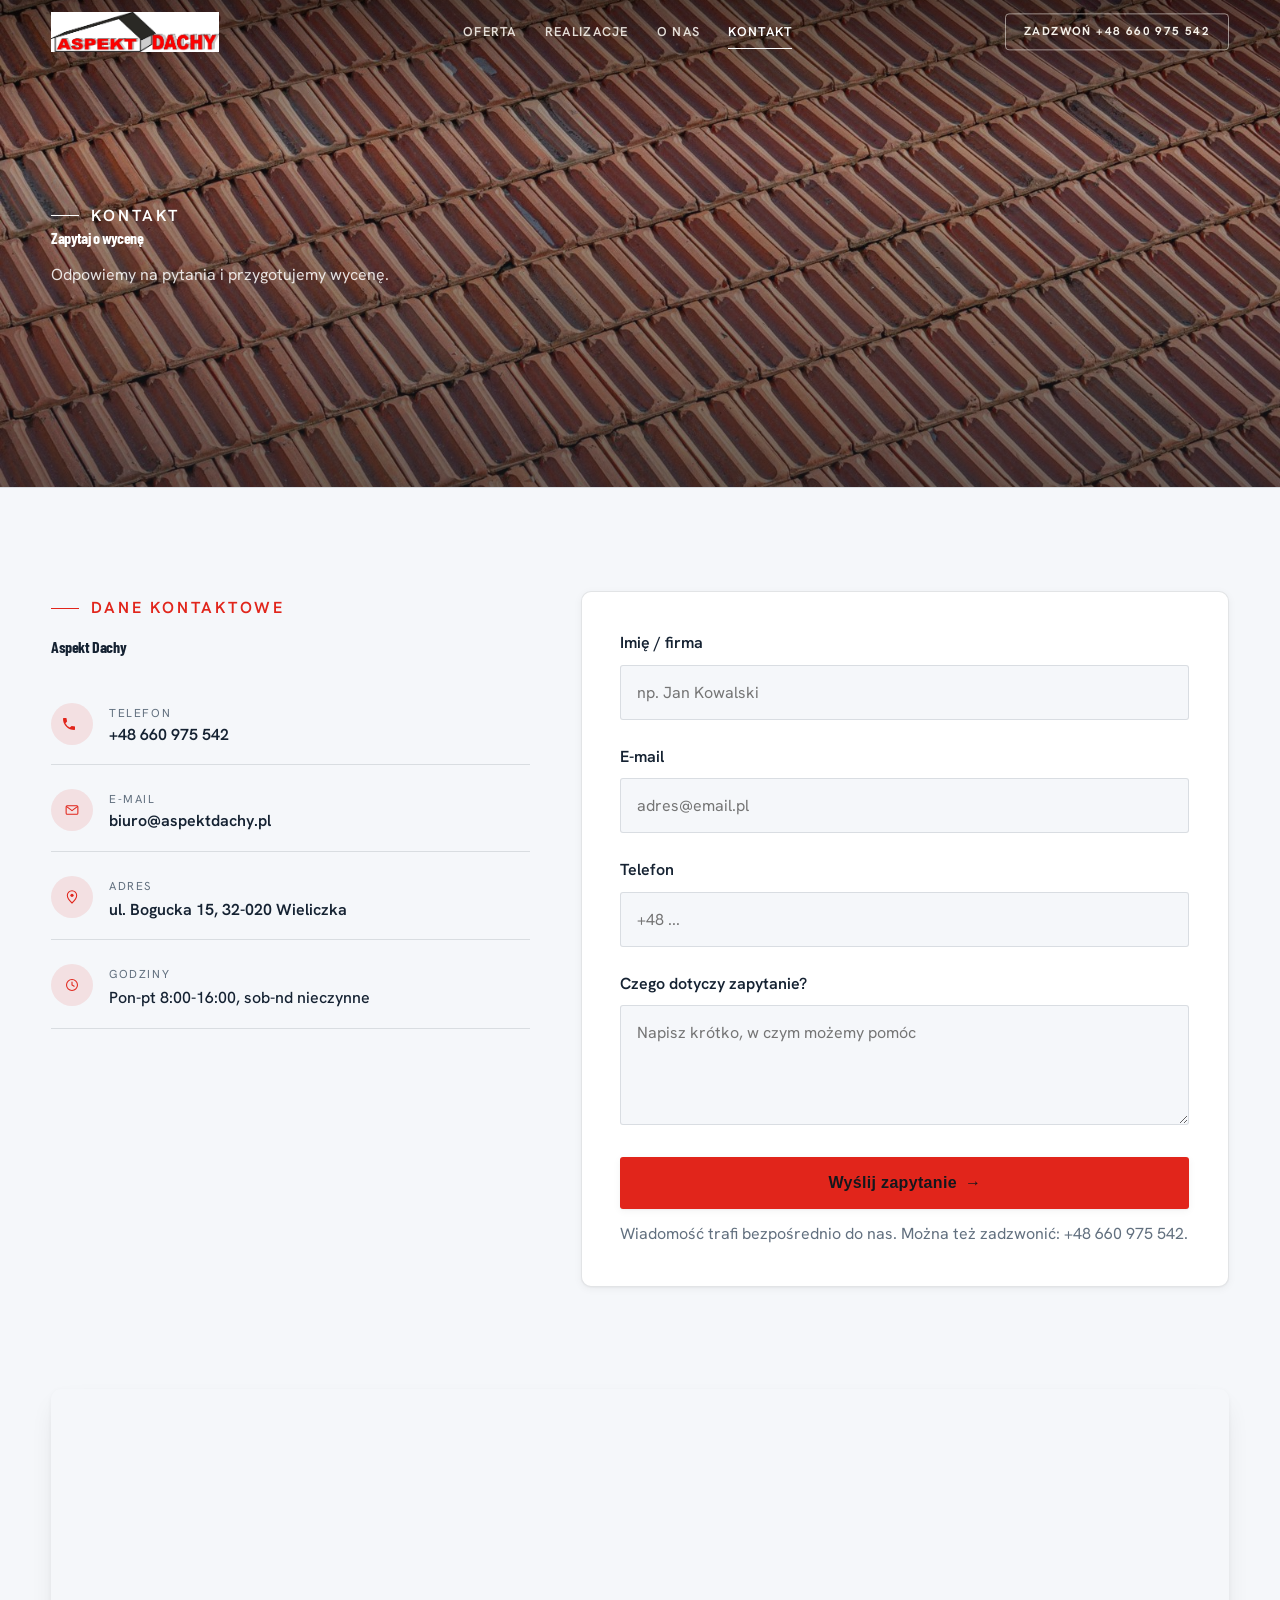
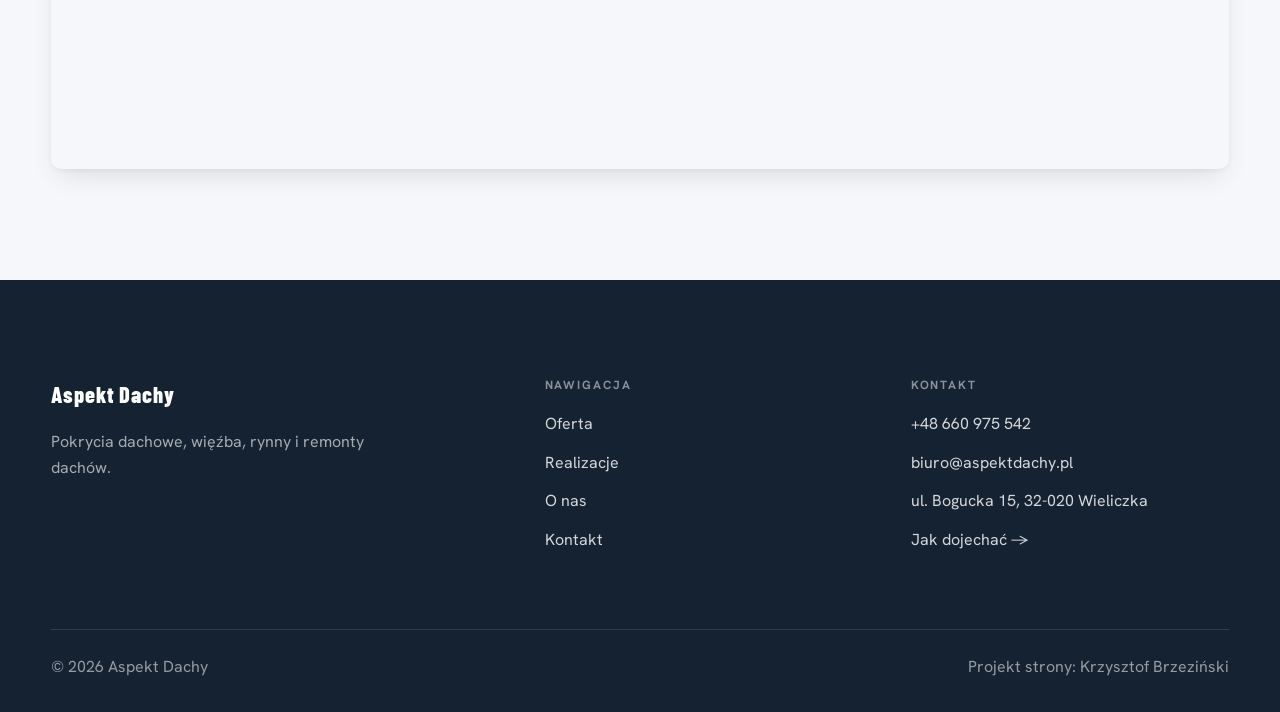
==== commit bb92a678: "Podniesienie jakosci tresci: usuniecie przeciekow z innej branzy, poprawa opinii/godzin z wizytowki," ====
--- a/kontakt.html
+++ b/kontakt.html
@@ -16,9 +16,8 @@
   <div class="wrap nav-inner">
     <a class="brand brand-has-logo" href="index.html"><img class="brand-logo" src="img/logo.jpg" alt="Aspekt Dachy"></a>
     <nav class="nav-links">
-      <a href="index.html">Strona główna</a>
+      <a href="oferta.html">Oferta</a>
       <a href="realizacje.html">Realizacje</a>
-      <a href="oferta.html">Oferta</a>
       <a href="o-nas.html">O nas</a>
       <a href="kontakt.html" class="active">Kontakt</a>
       <a href="tel:+48660975542" class="btn btn-accent">Zadzwoń +48 660 975 542</a>
@@ -28,10 +27,10 @@
 </header>
 
 <section class="pagehead">
-  <img src="img/about.jpg" alt="Aspekt Dachy - Porozmawiajmy o Twoim projekcie">
+  <img src="img/g4.jpg" alt="Aspekt Dachy - Zapytaj o wycenę">
   <div class="wrap">
     <span class="eyebrow">Kontakt</span>
-    <h1>Porozmawiajmy o Twoim projekcie</h1>
+    <h1>Zapytaj o wycenę</h1>
     <p>Odpowiemy na pytania i przygotujemy wycenę.</p>
   </div>
 </section>
@@ -41,10 +40,10 @@
       <span class="eyebrow">Dane kontaktowe</span>
       <h2 style="margin:var(--space-4) 0 var(--space-6)">Aspekt Dachy</h2>
       <div class="info-list">
-        <div class="info-row"><div class="ic">📞</div><div><div class="lbl">Telefon</div><a class="val" href="tel:+48660975542">+48 660 975 542</a></div></div>
-        <div class="info-row"><div class="ic">✉️</div><div><div class="lbl">E-mail</div><a class="val" href="mailto:biuro@aspektdachy.pl">biuro@aspektdachy.pl</a></div></div>
-        <div class="info-row"><div class="ic">📍</div><div><div class="lbl">Adres</div><div class="val">ul. Bogucka 15, 32-020 Wieliczka</div></div></div>
-        <div class="info-row"><div class="ic">🕒</div><div><div class="lbl">Godziny</div><div class="val" style="font-weight:500">Zapraszamy - zadzwoń po szczegóły</div></div></div>
+        <div class="info-row"><div class="ic"><svg class="ico-tel" width="16" height="16" viewBox="0 0 24 24" fill="none" aria-hidden="true"><path d="M6.6 10.8a15.5 15.5 0 0 0 6.6 6.6l2.2-2.2a1 1 0 0 1 1-.24 11.4 11.4 0 0 0 3.6.58 1 1 0 0 1 1 1V20a1 1 0 0 1-1 1A17 17 0 0 1 3 4a1 1 0 0 1 1-1h3.5a1 1 0 0 1 1 1c0 1.25.2 2.46.58 3.6a1 1 0 0 1-.25 1l-2.23 2.2Z" fill="currentColor"/></svg></div><div><div class="lbl">Telefon</div><a class="val" href="tel:+48660975542">+48 660 975 542</a></div></div>
+        <div class="info-row"><div class="ic"><svg class="ico-mail" width="16" height="16" viewBox="0 0 24 24" fill="none" aria-hidden="true"><rect x="3.2" y="5.5" width="17.6" height="13" rx="1.6" stroke="currentColor" stroke-width="1.6"/><path d="M4 7l8 6 8-6" stroke="currentColor" stroke-width="1.6" stroke-linecap="round" stroke-linejoin="round"/></svg></div><div><div class="lbl">E-mail</div><a class="val" href="mailto:biuro@aspektdachy.pl">biuro@aspektdachy.pl</a></div></div>
+        <div class="info-row"><div class="ic"><svg class="ico-pin" width="16" height="16" viewBox="0 0 24 24" fill="none" aria-hidden="true"><path d="M12 21s7-6.1 7-11.5A7 7 0 0 0 5 9.5C5 14.9 12 21 12 21Z" stroke="currentColor" stroke-width="1.6" fill="none"/><circle cx="12" cy="9.5" r="2.4" fill="currentColor"/></svg></div><div><div class="lbl">Adres</div><div class="val">ul. Bogucka 15, 32-020 Wieliczka</div></div></div>
+        <div class="info-row"><div class="ic"><svg class="ico-clock" width="16" height="16" viewBox="0 0 24 24" fill="none" aria-hidden="true"><circle cx="12" cy="12" r="8.2" stroke="currentColor" stroke-width="1.6"/><path d="M12 7.5V12l3.2 1.9" stroke="currentColor" stroke-width="1.6" stroke-linecap="round"/></svg></div><div><div class="lbl">Godziny</div><div class="val" style="font-weight:500">Pon-pt 8:00-16:00, sob-nd nieczynne</div></div></div>
       </div>
     </div>
     <div class="reveal">
@@ -55,7 +54,7 @@
         <div class="fld"><label for="name">Imię / firma</label><input id="name" name="name" type="text" placeholder="np. Jan Kowalski" required></div>
         <div class="fld"><label for="email">E-mail</label><input id="email" name="email" type="email" placeholder="adres@email.pl" required></div>
         <div class="fld"><label for="phone">Telefon</label><input id="phone" name="phone" type="tel" placeholder="+48 ..."></div>
-        <div class="fld"><label for="msg">Czego dotyczy zapytanie?</label><textarea id="msg" name="message" placeholder="Opisz krótko, co chciałbyś zrobić…" required></textarea></div>
+        <div class="fld"><label for="msg">Czego dotyczy zapytanie?</label><textarea id="msg" name="message" placeholder="Napisz krótko, w czym możemy pomóc" required></textarea></div>
         <button type="submit" class="btn btn-accent" style="width:100%;justify-content:center">Wyślij zapytanie <span class="arr">→</span></button>
         <p class="note">Wiadomość trafi bezpośrednio do nas. Można też zadzwonić: +48 660 975 542.</p>
       </form>
@@ -73,13 +72,12 @@
     <div class="foot-grid">
       <div class="foot-brand">
         <div class="name">Aspekt Dachy</div>
-        <p>Pokrycia dachowe, więźba, rynny i remonty dachów. Od pomiaru, przez dobór materiału, po szczelny montaż - wszystko w jednych rękach, z gwarancją i bez…</p>
+        <p>Pokrycia dachowe, więźba, rynny i remonty dachów.</p>
       </div>
       <div class="foot-col">
         <h4>Nawigacja</h4>
-        <a href="index.html">Strona główna</a>
+        <a href="oferta.html">Oferta</a>
         <a href="realizacje.html">Realizacje</a>
-        <a href="oferta.html">Oferta</a>
         <a href="o-nas.html">O nas</a>
         <a href="kontakt.html">Kontakt</a>
       </div>
@@ -88,6 +86,7 @@
         <a href="tel:+48660975542">+48 660 975 542</a>
         <a href="mailto:biuro@aspektdachy.pl">biuro@aspektdachy.pl</a>
         <p>ul. Bogucka 15, 32-020 Wieliczka</p>
+        <a href="https://maps.google.com/?cid=6019975971196634363&g_mp=CiVnb29nbGUubWFwcy5wbGFjZXMudjEuUGxhY2VzLkdldFBsYWNlEAIYBCAA" target="_blank" rel="noopener">Jak dojechać →</a>
       </div>
     </div>
     <div class="foot-bot">
@@ -96,7 +95,7 @@
     </div>
   </div>
 </footer>
-<div class="sticky-call"><a class="sc-call" href="tel:+48660975542">📞 Zadzwoń</a><a class="sc-quote" href="kontakt.html">Bezpłatna wycena</a></div>
+<div class="sticky-call"><a class="sc-call" href="tel:+48660975542"><svg class="ico-tel" width="16" height="16" viewBox="0 0 24 24" fill="none" aria-hidden="true"><path d="M6.6 10.8a15.5 15.5 0 0 0 6.6 6.6l2.2-2.2a1 1 0 0 1 1-.24 11.4 11.4 0 0 0 3.6.58 1 1 0 0 1 1 1V20a1 1 0 0 1-1 1A17 17 0 0 1 3 4a1 1 0 0 1 1-1h3.5a1 1 0 0 1 1 1c0 1.25.2 2.46.58 3.6a1 1 0 0 1-.25 1l-2.23 2.2Z" fill="currentColor"/></svg> Zadzwoń</a><a class="sc-quote" href="kontakt.html">Bezpłatna wycena</a></div>
 
 <script src="assets/main.js"></script>
 </body>
--- a/assets/styles.css
+++ b/assets/styles.css
@@ -13,9 +13,9 @@
   --ink-soft:#22344A;       /* nagłówki drugorzędne */
   --muted:#62707F;          /* tekst poboczny */
   --line:rgba(21,34,50,.12);/* hairline */
-  --accent:#1863DC;         /* stonowany petrol-slate — jedyny akcent */
-  --accent-d:#066AAB;
-  --accent-soft:rgba(24,99,220,.10);
+  --accent:#E1251B;         /* stonowany petrol-slate — jedyny akcent */
+  --accent-d:#B81C14;
+  --accent-soft:rgba(225,37,27,.10);
   --dark:#152232;           /* sekcje ciemne (stopka/CTA) */
 
   /* ODSTĘPY — skala 4/8 */
@@ -224,6 +224,13 @@
 
 /* ---------- GALLERY (realizacje) ---------- */
 .gallery{display:grid;grid-template-columns:repeat(12,1fr);gap:var(--space-4);grid-auto-rows:200px}
+/* GALERIA MASONRY — pionowe zdjęcia (portrety beauty/wellness) bez przycinania: kolumny, height auto */
+.gallery-masonry{column-count:3;column-gap:var(--space-4)}
+@media(max-width:900px){.gallery-masonry{column-count:2}}
+@media(max-width:560px){.gallery-masonry{column-count:1}}
+.gallery-masonry .m-tile{break-inside:avoid;margin:0 0 var(--space-4);padding:0;position:relative;overflow:hidden;border-radius:var(--r-md);border:1px solid var(--line)}
+.gallery-masonry .m-tile img{width:100%;height:auto;display:block}
+.gallery-masonry .m-tile .cap{position:absolute;left:0;right:0;bottom:0;padding:var(--space-4);color:#fff;background:linear-gradient(0deg,rgba(0,0,0,.55),transparent);font-size:var(--text-sm)}
 .tile{position:relative;overflow:hidden;border-radius:var(--r-md);box-shadow:var(--sh-sm);
   transition:transform var(--dur) var(--ease),box-shadow var(--dur) var(--ease)}
 .tile img{width:100%;height:100%;object-fit:cover;transition:transform .6s var(--ease)}
@@ -446,9 +453,6 @@
   body{padding-bottom:56px}
 }
 
-/* --- Telefon w nagłówku trochę mocniejszy (CTA „Zadzwoń”) --- */
-.nav-links a.btn-accent .nav-tel{font-variant-numeric:tabular-nums}
-
 /* --- Blok „Awaria? Dzwoń” (opcjonalny, hydraulik/elektryk) --- */
 .awaria{background:var(--dark);color:#fff}
 .awaria .wrap{display:flex;flex-wrap:wrap;align-items:center;justify-content:space-between;gap:var(--space-5);padding-block:var(--space-7)}
@@ -461,3 +465,171 @@
 .auto-marki .marki-list li{font-family:var(--font-display);text-transform:uppercase;letter-spacing:.12em;font-weight:600;
   font-size:clamp(.82rem,1.5vw,1rem);color:var(--ink-soft);padding:.5rem 1rem;border:1px solid var(--line);border-radius:var(--r-sm)}
 .marki-gwar{text-align:center;color:var(--muted);font-size:var(--text-sm);margin-top:var(--space-6)}
+
+/* ============================================================
+   FAZA 3 - OSOBNY UKŁAD FACHOWCY (research wf_e4ed63db + krytyka z policzonym WCAG). Doklejane na wierzch.
+   Tożsamość: ZAUFANIE + DUŻY TELEFON + DOWÓD. Dwublok hero (zdjęcie | lity panel), bezpośrednio, solidnie.
+   ============================================================ */
+
+/* --- P0 KONTRAST: bursztyn jako TEKST na jasnym = 2.0 FAIL (policzone). Naprawy (bursztyn->ciemny tekst / ink). --- */
+.btn-accent{color:#14171c}                                  /* bursztyn + ciemny tekst = 8.28 PASS */
+.sticky-call .sc-call{color:#14171c}                        /* sticky bursztyn + ciemny tekst */
+.obszar-list li.is-home{background:var(--ink);border-color:var(--ink);color:#fff}  /* było bursztyn+biel 2.17 -> ink+biel 16.29 */
+.proces-line .pno{color:var(--ink-soft)}                    /* numery procesu: było bursztyn 2.0 -> ink-soft (czytelne); kropka osi zostaje bursztyn (grafika) */
+
+/* --- Ikona telefonu (uzywana w hero hf-phone-num; nav styluje silnik NAV NOBU) --- */
+.ico-tel{vertical-align:-2px;margin-right:.3em}
+
+/* === HERO FACHOWCY: dwublok (zdjęcie | lity panel ink). Zdjęcie = PIERWSZE dziecko (blur-guard + mobilny stack). STATYCZNE. === */
+.hero-fach{display:grid;grid-template-columns:1fr minmax(0,46%);min-height:clamp(540px,76vh,740px);min-height:clamp(540px,76svh,740px)}
+.hf-photo{width:100%;height:100%;object-fit:cover;display:block;background:var(--paper-2)}  /* img = PIERWSZE dziecko sekcji (blur-guard); EAGER, bez animacji (zero janku) */
+.hf-panel{order:-1;background:var(--ink);color:#fff;display:flex;flex-direction:column;justify-content:center;
+  padding:clamp(2.2rem,5vw,4.5rem) clamp(1.6rem,4vw,3.6rem)}
+.hf-kicker{font-family:var(--font-display);font-weight:700;text-transform:uppercase;letter-spacing:.14em;
+  font-size:clamp(.74rem,1.4vw,.9rem);color:var(--accent)}
+.hf-title{color:#fff;font-family:var(--font-display);font-weight:800;line-height:1.05;letter-spacing:-.01em;
+  font-size:clamp(1.9rem,1.4rem+2vw,3rem);margin:var(--space-3) 0 var(--space-5)}
+.hf-phone{display:inline-flex;flex-direction:column;gap:.15rem;margin-bottom:var(--space-5);width:fit-content}
+.hf-phone-lab{font-size:.74rem;text-transform:uppercase;letter-spacing:.14em;color:rgba(255,255,255,.66)}
+.hf-phone-num{font-family:var(--font-display);font-weight:800;color:#fff;font-variant-numeric:tabular-nums;white-space:nowrap;
+  font-size:clamp(2rem,1.4rem+2.2vw,2.9rem);line-height:1;display:inline-flex;align-items:center}
+.hf-phone-num .ico-tel{width:.7em;height:.7em;color:var(--accent);margin-right:.35em}   /* ikona bursztyn, cyfry białe */
+.hf-phone:hover .hf-phone-num{color:var(--accent)}
+.hf-actions{display:flex;flex-wrap:wrap;gap:var(--space-3)}
+.hf-ghost{color:#fff;border-color:rgba(255,255,255,.45)}
+.hf-trust{margin-top:var(--space-5);padding-top:var(--space-4);border-top:1px solid rgba(255,255,255,.16);
+  color:rgba(255,255,255,.82);font-weight:600;font-size:var(--text-sm);letter-spacing:.01em}
+@media(max-width:820px){
+  .hero-fach{grid-template-columns:1fr;min-height:0}
+  .hf-photo{aspect-ratio:16/10}
+  .hf-panel{order:0;padding-block:clamp(2rem,7vw,3rem)}     /* DOM-order: zdjęcie na górze, panel pod */
+}
+
+/* === PROMISE BAR: zawsze-obecna sygnatura usługowa (anty recon-collapse) === */
+.fach-promise{background:var(--paper-2);border-bottom:var(--hairline);padding-block:0}
+.fach-promise .wrap{padding-block:var(--space-4)}
+.fp-row{list-style:none;margin:0;padding:0;display:flex;flex-wrap:wrap;justify-content:center;align-items:center;gap:clamp(.6rem,2.4vw,2rem)}
+.fp-row li{font-family:var(--font-display);font-weight:700;text-transform:uppercase;letter-spacing:.08em;
+  font-size:clamp(.72rem,1.3vw,.85rem);color:var(--ink-soft);display:flex;align-items:center}
+.fp-row li:not(:last-child)::after{content:"";width:6px;height:6px;border-radius:50%;background:var(--accent);margin-left:clamp(.6rem,2.4vw,2rem)}
+
+/* === TRUST BAR (gated): jasne pasmo, cyfry INK (NIE bursztyn=2.0 FAIL), bursztyn jako kreska pod liczbą === */
+.trust-bar{background:var(--paper);border-bottom:var(--hairline)}
+.trust-bar .wrap{display:flex;flex-wrap:wrap;align-items:center;justify-content:center;gap:clamp(1rem,3vw,2.6rem);padding-block:var(--space-7)}
+.tb-stats{display:flex;flex-wrap:wrap;gap:clamp(1rem,3vw,2.6rem)}
+.tb-stat{display:flex;flex-direction:column;align-items:center;text-align:center;padding-bottom:var(--space-2);border-bottom:3px solid var(--accent)}
+.tb-num{font-family:var(--font-display);font-weight:800;font-size:clamp(2rem,3vw,2.8rem);line-height:1;color:var(--ink);font-variant-numeric:tabular-nums}
+.tb-lab{font-size:.74rem;text-transform:uppercase;letter-spacing:.08em;color:var(--muted);margin-top:.3rem}
+.tb-google{font-weight:700;color:var(--ink);font-size:var(--text-base);background:var(--paper-2);border:var(--hairline);border-radius:999px;padding:.5rem 1.1rem;font-variant-numeric:tabular-nums}
+.tb-seal{font-family:var(--font-display);font-weight:700;text-transform:uppercase;letter-spacing:.06em;font-size:.85rem;
+  color:var(--ink);border:1px solid var(--accent);border-radius:var(--r-sm);padding:.5rem 1rem}
+
+/* === LISTA USŁUG (zamiast bram-nastrojowych): konkret "co + zakres + wycena" === */
+.fach-uslugi .fu-list{list-style:none;margin:var(--space-8) 0 0;padding:0;display:flex;flex-direction:column}
+.fu-row{display:grid;grid-template-columns:minmax(11rem,1fr) 2fr auto;gap:clamp(1rem,3vw,2.5rem);align-items:center;
+  padding-block:var(--space-5);border-top:1px solid var(--line)}
+.fu-row:last-child{border-bottom:1px solid var(--line)}
+.fu-name{font-family:var(--font-display);font-weight:700;font-size:1.15rem;color:var(--ink)}
+.fu-desc{color:var(--muted);font-size:var(--text-sm);line-height:1.55}
+.fu-cta{font-weight:700;font-size:var(--text-sm);color:var(--accent-d);white-space:nowrap}
+.fu-cta:hover{color:var(--ink)}
+@media(max-width:760px){.fu-row{grid-template-columns:1fr;gap:var(--space-2)}.fu-cta{justify-self:start}}
+
+/* === OPINIE (gated): realne cytaty z reconu === */
+.opinie-grid{display:grid;grid-template-columns:repeat(auto-fit,minmax(16rem,1fr));gap:var(--space-6);margin-top:var(--space-8)}
+.op-card{margin:0;background:var(--paper);border:1px solid var(--line);border-radius:var(--r-md);padding:var(--space-6);display:flex;flex-direction:column;gap:var(--space-3)}
+.op-star{color:var(--accent-d);letter-spacing:.1em;font-size:.95rem}
+.op-card blockquote{margin:0;color:var(--ink-soft);font-size:var(--text-base);line-height:1.6}
+.op-autor{font-family:var(--font-display);font-weight:700;color:var(--ink);font-size:.95rem}
+
+/* === SUWAK PRZED/PO (kopia z auto.css - CSS nie dziedziczy się między rodzinami; krytyka 5b) === */
+.auto-ba .ba-slider{position:relative;--ba-pos:50%;max-width:62rem;margin:var(--space-8) auto 0;aspect-ratio:16/9;
+  overflow:hidden;border-radius:var(--r-sm);border:1px solid var(--line);touch-action:none;user-select:none;cursor:ew-resize}
+.ba-slider img{position:absolute;inset:0;width:100%;height:100%;object-fit:cover;display:block}
+.ba-before-wrap{position:absolute;inset:0;clip-path:inset(0 calc(100% - var(--ba-pos)) 0 0)}
+.ba-lab{position:absolute;top:var(--space-4);z-index:3;font-family:var(--font-display);text-transform:uppercase;
+  letter-spacing:.1em;font-size:.7rem;color:#fff;background:rgba(10,12,15,.6);padding:.3rem .6rem;border-radius:2px}
+.ba-lab-l{left:var(--space-4)}
+.ba-lab-r{right:var(--space-4)}
+.ba-handle{position:absolute;top:0;bottom:0;left:var(--ba-pos);width:2px;background:var(--accent);transform:translateX(-1px);z-index:4;pointer-events:none}
+.ba-handle span{position:absolute;top:50%;left:50%;transform:translate(-50%,-50%);width:38px;height:38px;border-radius:50%;
+  background:var(--accent);box-shadow:0 2px 12px rgba(0,0,0,.4);display:flex;align-items:center;justify-content:center}
+.ba-handle span::before,.ba-handle span::after{content:"";position:absolute;width:0;height:0;border-block:5px solid transparent}
+.ba-handle span::before{left:9px;border-right:6px solid #14171c}
+.ba-handle span::after{right:9px;border-left:6px solid #14171c}
+.ba-podpis{text-align:center;color:var(--muted);font-size:var(--text-sm);margin-top:var(--space-5)}
+
+/* === NAV NOBU (silnik): fachowcy === */
+.nav{position:fixed;left:0;right:0;backdrop-filter:none;border-bottom:1px solid transparent;z-index:100;transition:transform .35s var(--ease),background .35s ease,box-shadow .35s ease}
+.nav.nav-hidden{transform:translateY(-100%)}
+.nav.is-stuck{background:transparent;box-shadow:none;border-bottom-color:transparent}
+.nav.is-stuck .nav-inner{height:64px}
+.nav .brand{flex-direction:row;align-items:baseline;gap:.6rem;line-height:1}
+.nav .brand .name{font-family:var(--font-display);font-weight:600;font-size:1.5rem;text-transform:uppercase;letter-spacing:.14em}
+.nav .brand .sub{margin-top:0;padding-left:.65rem;border-left:1px solid currentColor;font-size:.66rem;font-weight:600;letter-spacing:.22em;text-transform:uppercase}
+.nav .nav-links a{font-size:.8rem;font-weight:600;text-transform:uppercase;letter-spacing:.1em;padding-block:6px}
+.nav .nav-links a::after{height:1px}
+.nav .nav-links a.btn-accent{font-size:.73rem;font-weight:700;text-transform:uppercase;letter-spacing:.12em;padding:.5rem 1.1rem;border-radius:4px;box-shadow:none}
+.nav .nav-links a.btn-accent:hover{transform:none;box-shadow:none}
+.nav .nav-links a.btn-accent{background:var(--accent);border:1px solid var(--accent);color:#14171c}
+.nav .nav-links a.btn-accent:hover{background:var(--accent);border-color:var(--accent);color:#14171c;filter:brightness(1.07)}
+.nav{background:transparent}
+.nav::after{content:"";position:absolute;left:0;right:0;top:0;height:150px;z-index:-1;pointer-events:none;transition:opacity .35s ease;background:linear-gradient(180deg,rgba(8,6,4,.55) 0%,rgba(8,6,4,0) 100%)}
+.nav.nav-solid::after{opacity:0}
+.nav .brand .name{color:#f5f1ea}
+.nav .brand .sub{color:rgba(245,241,234,.82)}
+.nav .nav-links a:not(.btn-accent){color:rgba(245,241,234,.9)}
+.nav .nav-links a:not(.btn-accent):hover,.nav .nav-links a.active:not(.btn-accent){color:#fff}
+.nav .nav-links a:not(.btn-accent)::after{background:#fff}
+.nav .nav-toggle span{background:#f5f1ea}
+.nav.nav-solid{background:color-mix(in srgb,var(--paper) 94%,transparent);backdrop-filter:saturate(140%) blur(10px);border-bottom:var(--hairline)}
+.nav.nav-solid .brand .name{color:var(--ink)}
+.nav.nav-solid .brand .sub{color:var(--accent-d)}
+.nav.nav-solid .nav-links a:not(.btn-accent){color:var(--ink-soft)}
+.nav.nav-solid .nav-links a:not(.btn-accent):hover,.nav.nav-solid .nav-links a.active:not(.btn-accent){color:var(--ink)}
+.nav.nav-solid .nav-links a:not(.btn-accent)::after{background:var(--accent-d)}
+.nav.nav-solid .nav-toggle span{background:var(--ink)}
+.nav.nav-solid.nav-hidden{background:transparent;box-shadow:none;border-bottom-color:transparent}
+@media(min-width:681px){
+.nav .nav-inner{position:relative;height:64px}
+.nav .nav-links{flex:1;justify-content:center;gap:clamp(1rem,2.2vw,1.9rem);padding-right:12rem}
+.nav .nav-links a.btn-accent{position:absolute;right:0;top:50%;transform:translateY(-50%);margin:0}
+.nav:not(.nav-solid) .nav-links a.btn-accent{background:transparent;border-color:rgba(245,241,234,.55);color:#f5f1ea}
+.nav:not(.nav-solid) .nav-links a.btn-accent:hover{background:var(--accent);border-color:var(--accent);color:#14171c;transform:translateY(-50%)}
+}
+@media(max-width:680px){
+.nav .nav-links:not(.open){transform:translateY(-160%);visibility:hidden}
+.nav .nav-links.open{visibility:visible}
+.nav .brand .name{font-size:1.12rem;letter-spacing:.1em}
+.nav .brand .sub{display:none}
+.nav .brand{min-width:0;overflow:hidden}
+.nav .nav-links{background:var(--paper)}
+.nav .nav-links a:not(.btn-accent){color:var(--ink-soft)}
+.nav .nav-links a:not(.btn-accent):hover,.nav .nav-links a.active:not(.btn-accent){color:var(--ink)}
+}
+
+/* === focal-point zdjęć (smartcrop) — cover nie utnie twarzy/obiektu === */
+img[src$="/g1.jpg"]{object-position:62% 50%}
+[style*="g1.jpg"]{background-position:62% 50%}
+img[src$="/g2.jpg"]{object-position:67% 50%}
+[style*="g2.jpg"]{background-position:67% 50%}
+img[src$="/g3.jpg"]{object-position:38% 50%}
+[style*="g3.jpg"]{background-position:38% 50%}
+img[src$="/g4.jpg"]{object-position:67% 50%}
+[style*="g4.jpg"]{background-position:67% 50%}
+img[src$="/g5.jpg"]{object-position:72% 50%}
+[style*="g5.jpg"]{background-position:72% 50%}
+img[src$="/g6.jpg"]{object-position:67% 49%}
+[style*="g6.jpg"]{background-position:67% 49%}
+img[src$="/g7.jpg"]{object-position:67% 50%}
+[style*="g7.jpg"]{background-position:67% 50%}
+img[src$="/g8.jpg"]{object-position:67% 50%}
+[style*="g8.jpg"]{background-position:67% 50%}
+img[src$="/g9.jpg"]{object-position:62% 50%}
+[style*="g9.jpg"]{background-position:62% 50%}
+img[src$="/g10.jpg"]{object-position:62% 50%}
+[style*="g10.jpg"]{background-position:62% 50%}
+img[src$="/g11.jpg"]{object-position:58% 49%}
+[style*="g11.jpg"]{background-position:58% 49%}
+img[src$="/g14.jpg"]{object-position:38% 50%}
+[style*="g14.jpg"]{background-position:38% 50%}
